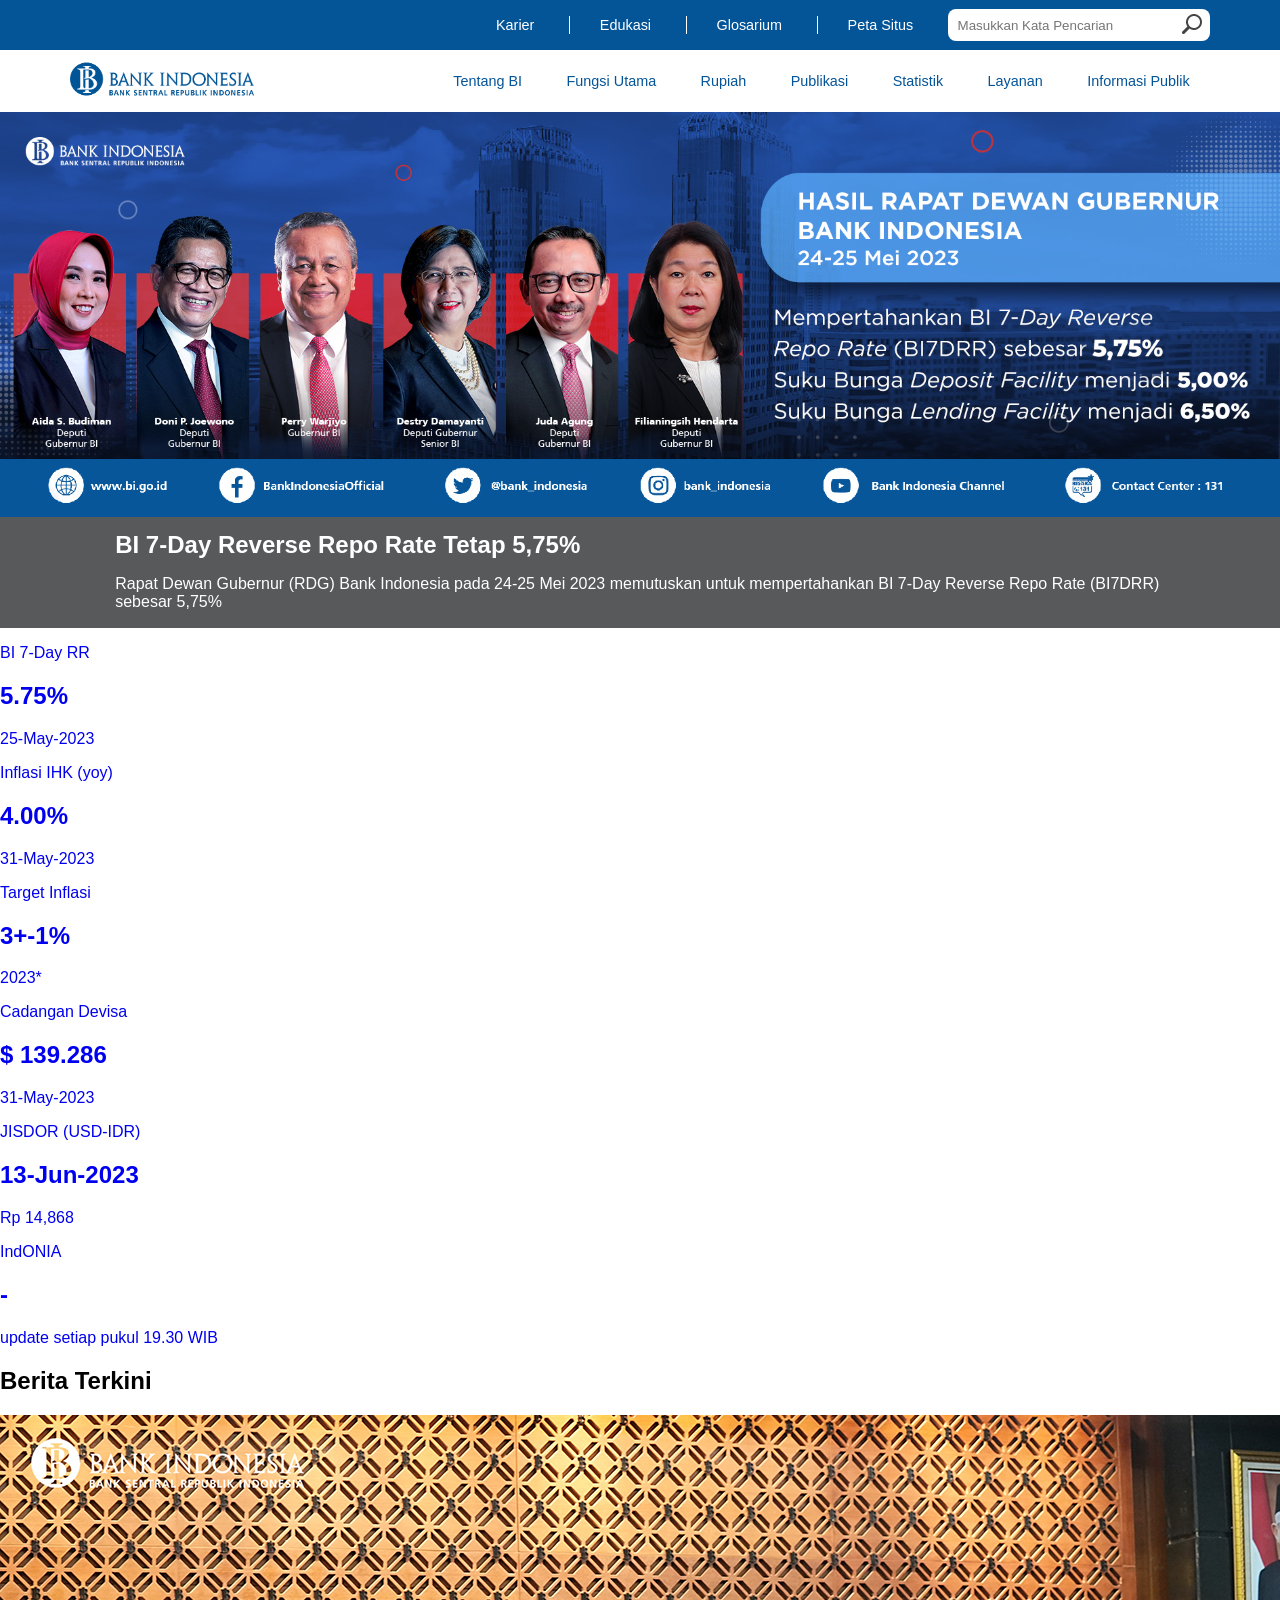
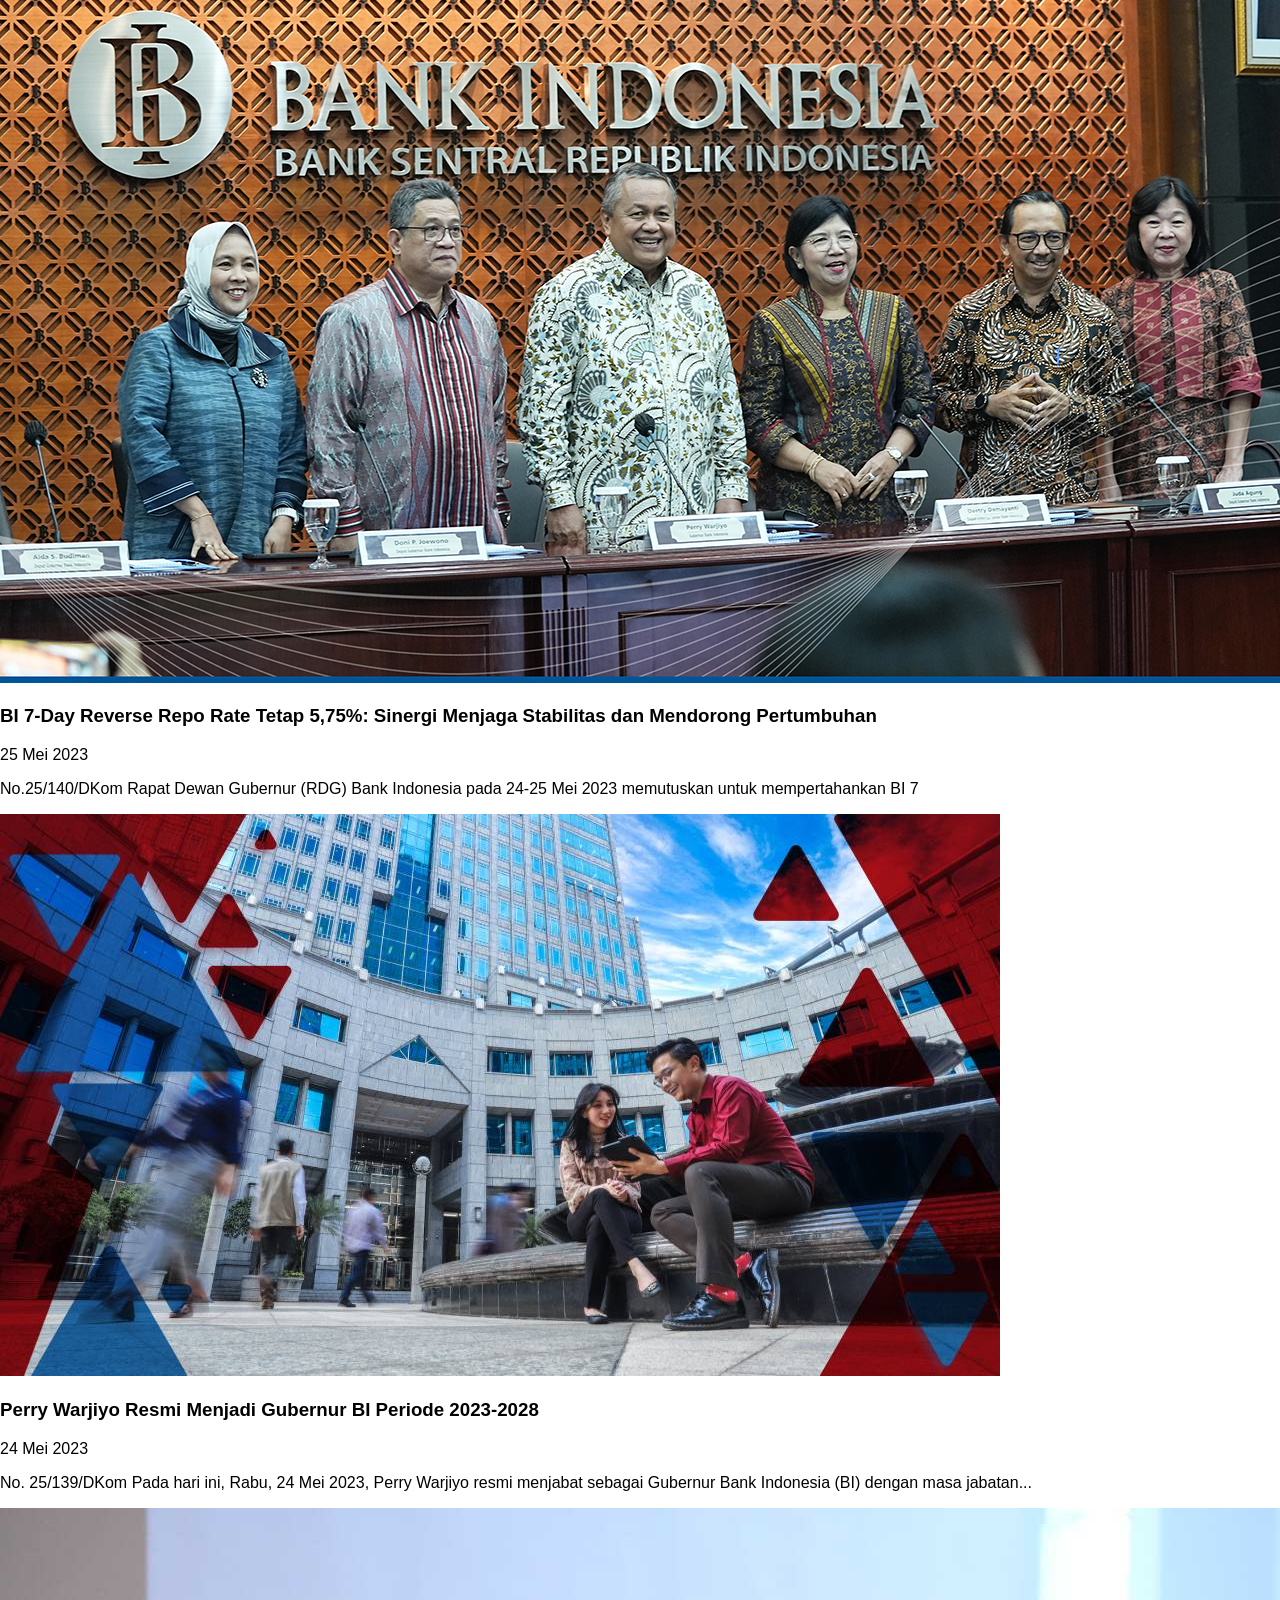
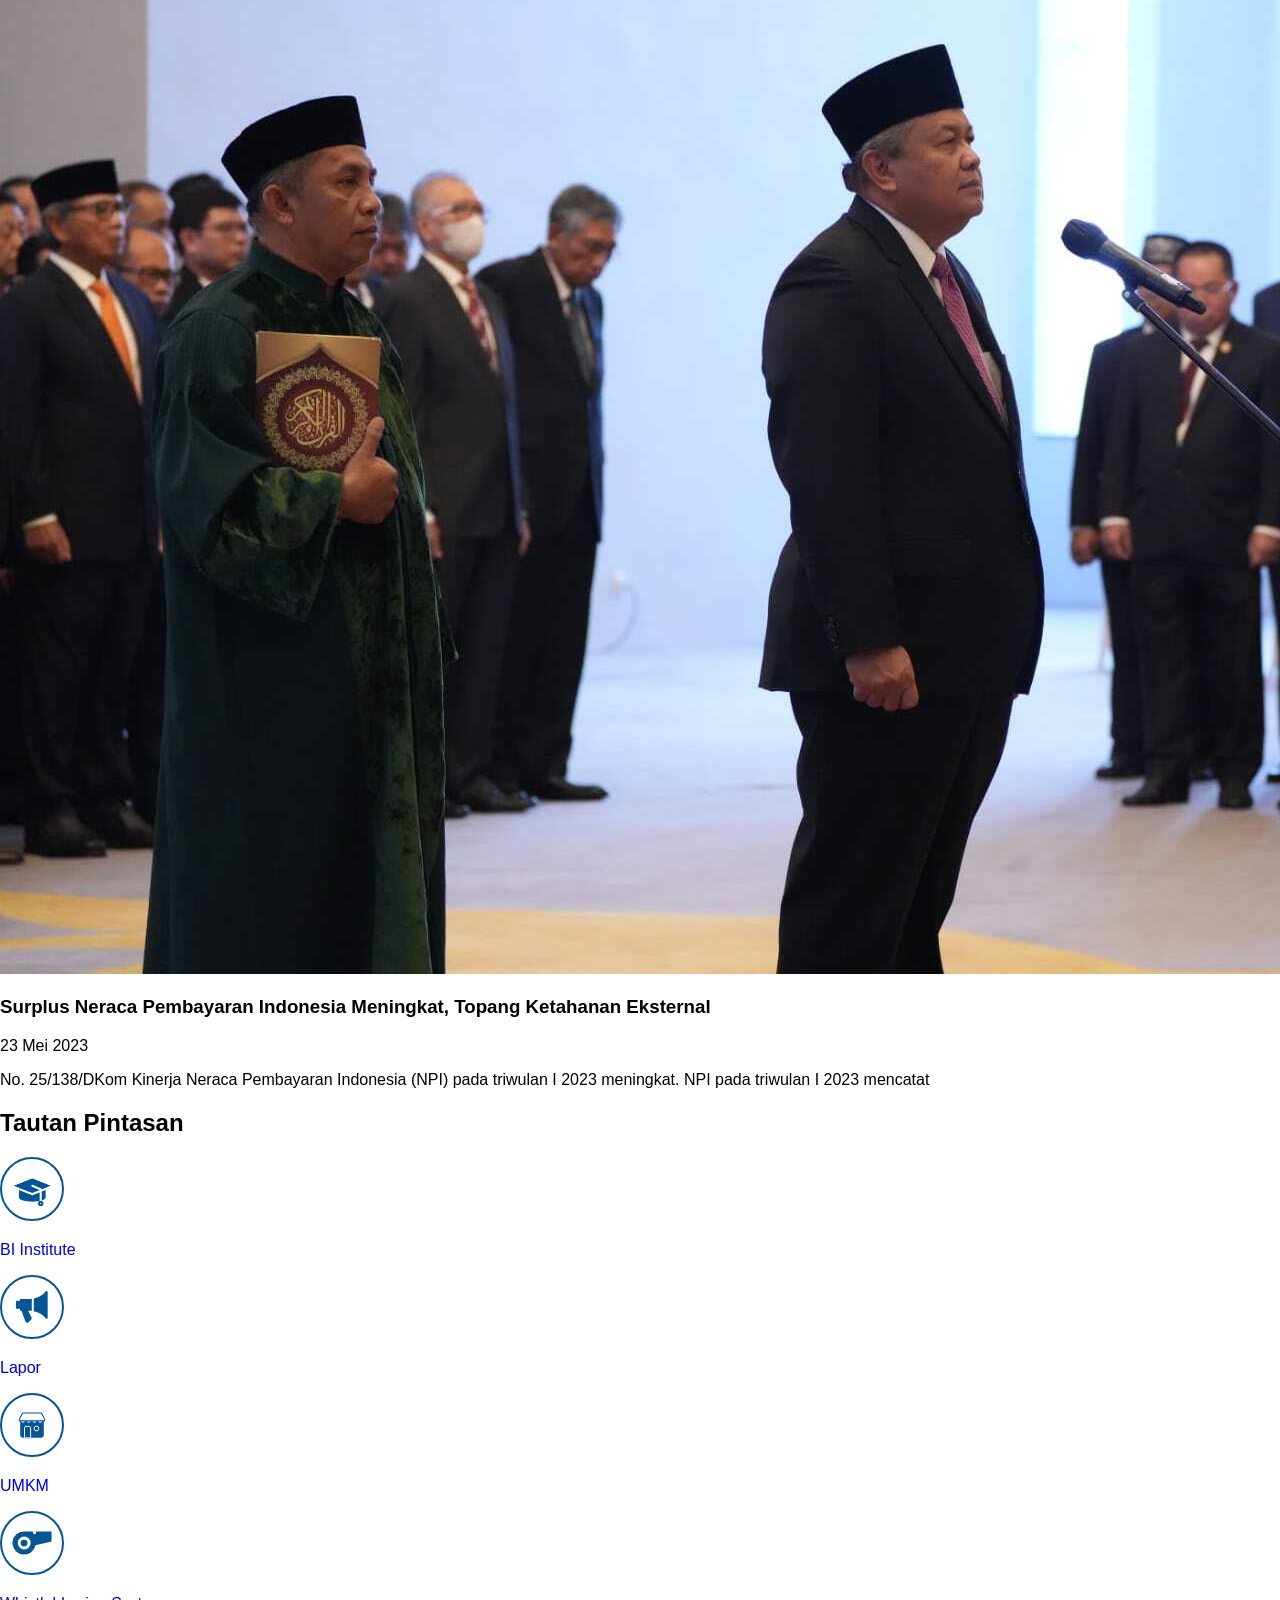
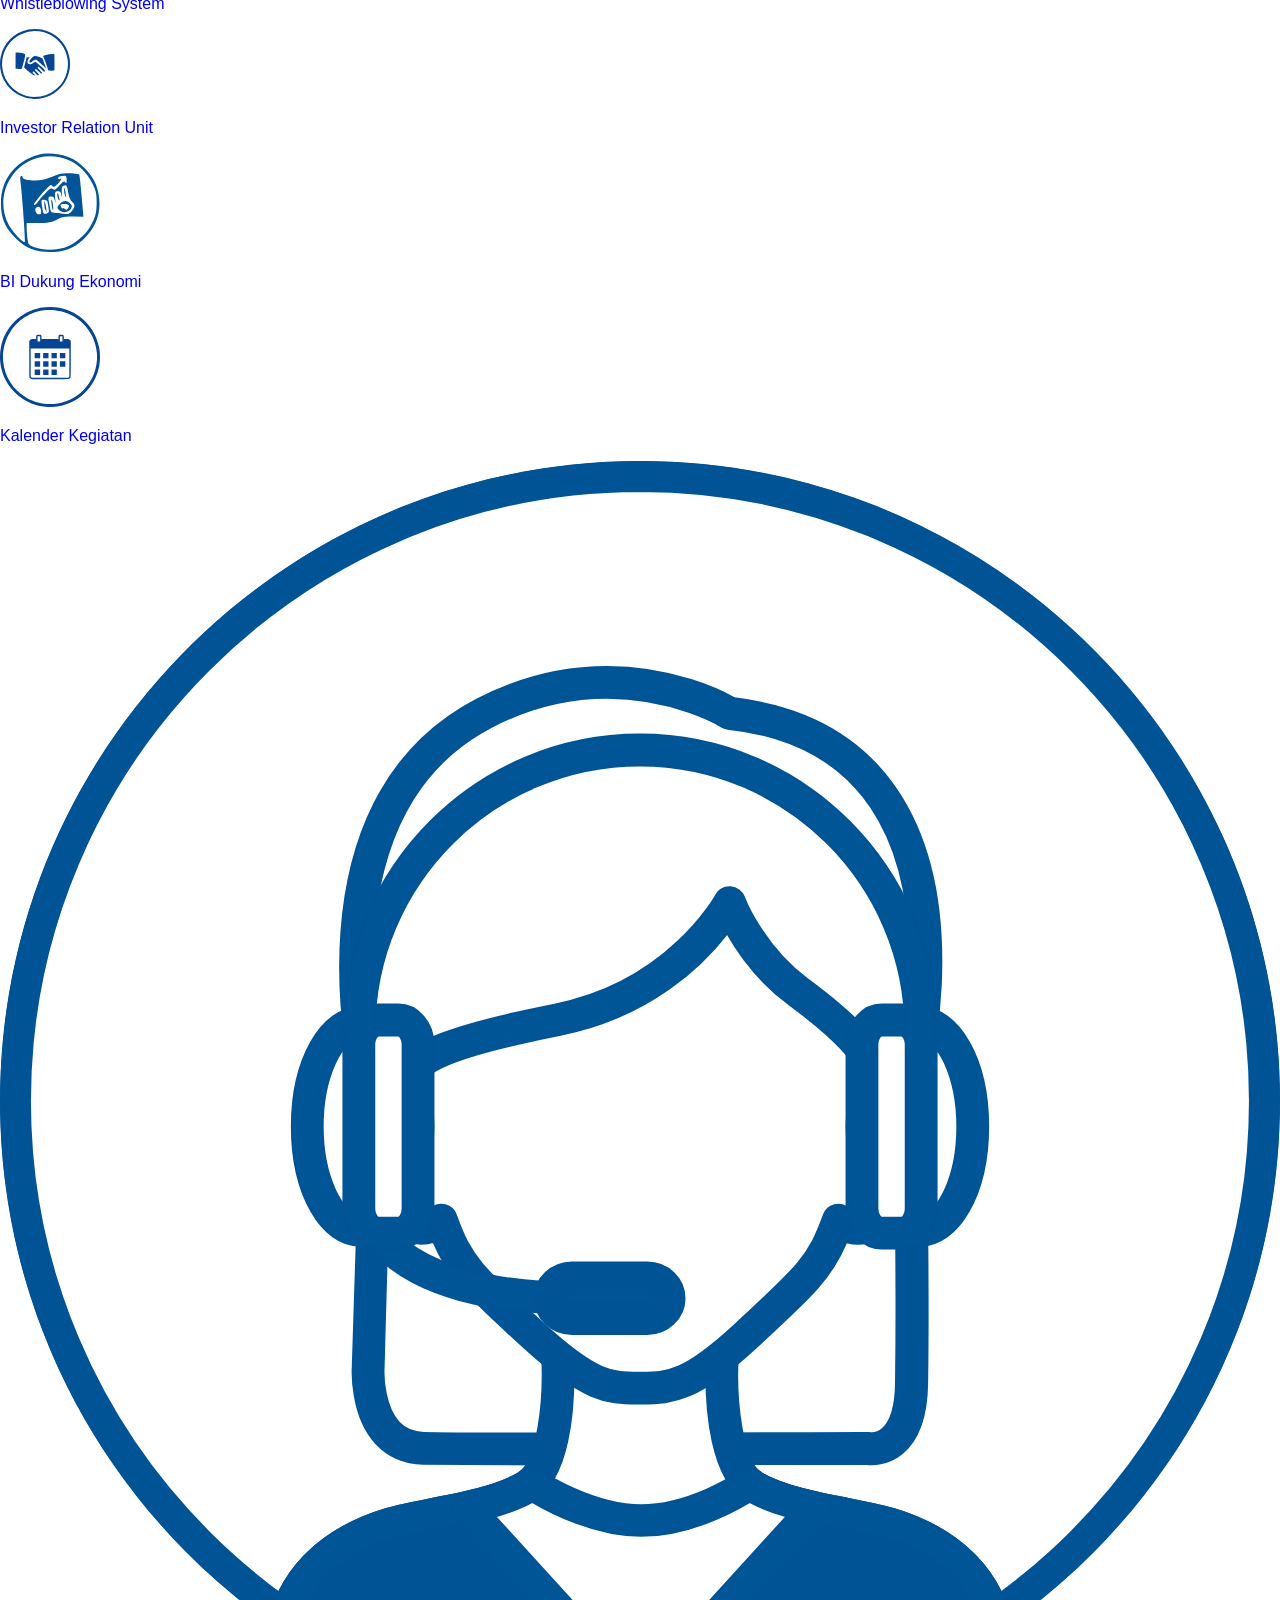
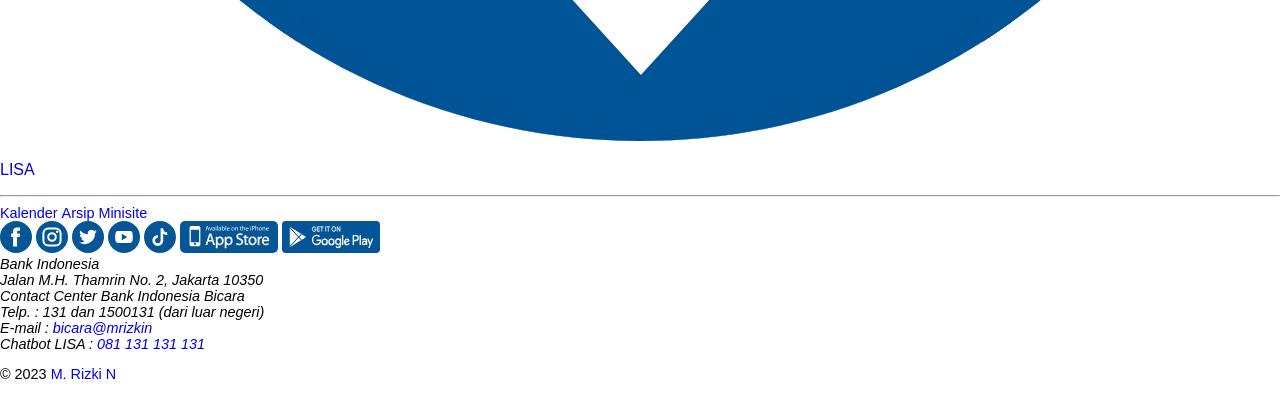
==== bank indonesiav3/index.html @ 9ab57ebf "Add files via upload" ====
<!DOCTYPE html>
<html lang="en">
<head>
    <meta charset="UTF-8">
    <meta name="viewport" content="width=device-width, initial-scale=1.0">
    <link rel="stylesheet" href="src/style.css">
    <link rel="shortcut icon" href="src/favicon.ico" type="image/x-icon">
    <title>Bank Indonesia</title>
</head>
<body>
    <header>
        <nav id="navbar1">
            <ul class="container">
                <li><a href="#Karier" class="colored-white">Karier</a></li>
                <li><a href="#Edukasi" class="colored-white">Edukasi</a></li>
                <li><a href="#Glosarium" class="colored-white">Glosarium</a></li>
                <li><a href="#PetaSitus" class="colored-white">Peta Situs</a></li>
                <li><input type="text" name="search" id="search" placeholder="Masukkan Kata Pencarian"></li>
            </ul>
        </nav>
        <div class="container">
            <a href="."><img src="src/icon-BI.png" alt="Icon BI"></a>
            <nav id="navbar2">
                <ul>
                    <li><a href="#TentangBI" class="colored-blue">Tentang BI</a></li>
                    <li><a href="#FungsiUtama" class="colored-blue">Fungsi Utama</a></li>
                    <li><a href="#Rupiah" class="colored-blue">Rupiah</a></li>
                    <li><a href="#Publikasi" class="colored-blue">Publikasi</a></li>
                    <li><a href="#Statistik" class="colored-blue">Statistik</a></li>
                    <li><a href="#Layanan" class="colored-blue">Layanan</a></li>
                    <li><a href="#InformasiPublik" class="colored-blue">Informasi Publik</a></li>
                </ul>
            </nav>
        </div>
        <div class="clear"></div>
    </header>
    <main>
        <div id="headlines">
            <img src="src/news.png" alt="Headlines">
            <div class="cont-main">
                <h2><a href="#Headlines" class="colored-white">BI 7-Day Reverse Repo Rate Tetap 5,75%</a></h2>
                <p class="colored-white">Rapat Dewan Gubernur (RDG) Bank Indonesia pada 24-25 Mei 2023 memutuskan untuk mempertahankan BI 7-Day Reverse Repo Rate (BI7DRR) sebesar 5,75%</p>
            </div>
        </div>
    
        <a href="#">
            <p>BI 7-Day RR</p>
            <h2>5.75%</h2>
            <p>25-May-2023</p>
        </a>
        <a href="#">
            <p>Inflasi IHK (yoy)</p>
            <h2>4.00%</h2>
            <p>31-May-2023</p>
        </a>
        <a href="#">
            <p>Target Inflasi</p>
            <h2>3+-1%</h2>
            <p>2023*</p>
        </a>
        <a href="#">
            <p>Cadangan Devisa</p>
            <h2>$ 139.286</h2>
            <p>31-May-2023</p>
        </a>
        <a href="#">
            <p>JISDOR (USD-IDR)</p>
            <h2>13-Jun-2023</h2>
            <p>Rp 14,868</p>
        </a>
        <a href="#">
            <p>IndONIA</p>
            <h2>-</h2>
            <p>update setiap pukul 19.30 WIB</p>
        </a>

        <h2>Berita Terkini</h2>
        <p><a href="Selengkapnya"></a></p>
        <img src="src/news1.jpg" alt="foto news1">
        <h3>BI 7-Day Reverse Repo Rate Tetap 5,75%: Sinergi Menjaga Stabilitas dan Mendorong Pertumbuhan</h3>
        <p>25 Mei 2023</p>
        <p>No.25/140/DKom Rapat Dewan Gubernur (RDG) Bank Indonesia pada 24-25 Mei 2023 memutuskan untuk mempertahankan BI 7</p>
        <img src="src/news2.jpg" alt="foto news2">
        <h3>Perry Warjiyo Resmi Menjadi Gubernur BI Periode 2023-2028</h3>
        <p>24 Mei 2023</p>
        <p>No. 25/139/DKom Pada hari ini, Rabu, 24 Mei 2023, Perry Warjiyo resmi menjabat sebagai Gubernur Bank Indonesia (BI) dengan masa jabatan...</p>
        <img src="src/news3.jpg" alt="foto news3">
        <h3>Surplus Neraca Pembayaran Indonesia Meningkat, Topang Ketahanan Eksternal</h3>
        <p>23 Mei 2023</p>
        <p>No. 25/138/DKom Kinerja Neraca Pembayaran Indonesia (NPI) pada triwulan I 2023 meningkat. NPI pada triwulan I 2023 mencatat</p>

        <h2>Tautan Pintasan</h2>
        <a href="#">
            <img src="src/BI-Institute.svg" alt="logo BI-Institute">
            <p>BI Institute</p>
        </a>
        <a href="#">
            <img src="src/Lapor.svg" alt="logo Lapor.svg">
            <p>Lapor</p>
        </a>
        <a href="#">
            <img src="src/UMKM.svg" alt="logo UMKM.svg">
            <p>UMKM</p>
        </a>
        <a href="#">
            <img src="src/Whistleblowing-System.svg" alt="logo Whistleblowing-System">
            <p>Whistleblowing System</p>
        </a>
        <a href="#">
            <img src="src/Investor-Relation-Unit.svg" alt="logo Investor-Relation-unit">
            <p>Investor Relation Unit</p>
        </a>
        <a href="#">
            <img src="src/BI-Dukung-Ekonomi.svg" alt="logo BI-Dukung-Ekonomi">
            <p>BI Dukung Ekonomi</p>
        </a>
        <a href="#">
            <img src="src/Kalender-Kegiatan.svg" alt="logo Kalender-Kegiatan">
            <p>Kalender Kegiatan</p>
        </a>
        <a href="#">
            <img src="src/LISA.svg" alt="logo LISA.svg">
            <p>LISA</p>
        </a>
    </main>
    <hr>
    <footer>
        <nav>
            <ul>
                <li><a href="#Kalender">Kalender</a></li>
                <li><a href="#Arsip">Arsip</a></li>
                <li><a href="#Minisite">Minisite</a></li>
            </ul>
        </nav>

        <a href="#fb"><img src="src/icon-fb.svg" alt="icon fb"></a>
        <a href="#ig"><img src="src/icon-ig.svg" alt="icon ig"></a>
        <a href="#twitter"><img src="src/icon-twitter.svg" alt="icon twitter"></a>
        <a href="#youtube"><img src="src/icon-youtube.svg" alt="icon youtube"></a>
        <a href="#tiktok"><img src="src/icon-tiktok.svg" alt="icon tiktok"></a>
        <a href="#app-store"><img src="src/icon-app-store.svg" alt="icon app-store"></a>
        <a href="#play-store"><img src="src/icon-play-store.svg" alt="icon play-store"></a>

        <address>
            Bank Indonesia
<br>Jalan M.H. Thamrin No. 2, Jakarta 10350
<br>Contact Center Bank Indonesia Bicara
<br>Telp. : 131 dan 1500131 (dari luar negeri)
<br>E-mail : <a href="mailto:rizkits039@gmail.com">bicara@mrizkin</a>
<br>Chatbot LISA : <a href="https://wa.me/6285749211345?text=Hi,%20Pak Adib" target="_blank">081 131 131 131</a>
        </address>
        <p>&copy; 2023 <a href="..">M. Rizki N</a></p>
    </footer>
</body>
</html>
---- bank indonesiav3/src/style.css ----
body {
    font-family: Montserrat,Arial,sans-serif;
    margin: 0;
}
a {text-decoration: none;}
ul {
    list-style-type: none;
    padding: 0;
    margin: 0;
}
.colored-blue {color: #045498;}
.colored-white {color: #ffffff;}
.container {width: 89%; margin: auto;}
.cont-main {width: 82%; margin: auto;}
.clear {clear: both;}
nav li {display: inline-block;}
nav a, footer {font-size: 0.9rem;}
#navbar1 li {
    border-left: 1px solid white;
    padding: 0 30px;
}
#navbar1 li:first-child, #navbar1 li:last-child {border: none;}
#navbar1 li:last-child {padding: 0;}
#navbar1 {
    text-align: right;
    padding: 9px 0;
    background: #045498;
}
#navbar1 a:hover {text-decoration: underline;}
#navbar1 input {height: 30px;width: 250px;border-radius: 8px;border: none;background: #fff url("search.png") no-repeat right center;padding-left: 10px;}
#navbar2 li {margin: 0 20px;padding: 19px 0;border-bottom: 3px solid white;border-top: 3px solid white;}
#navbar2 li:hover {border-bottom: 3px solid rgb(156, 6, 6);border-top: 3px solid white;}
#navbar2 {float: right;}
.container a img {height: 58px;}
#headlines img {width: 100%;}
#headlines {background: #58595b;padding-bottom: 1px;}
#headlines h2 {margin: 10px auto;}
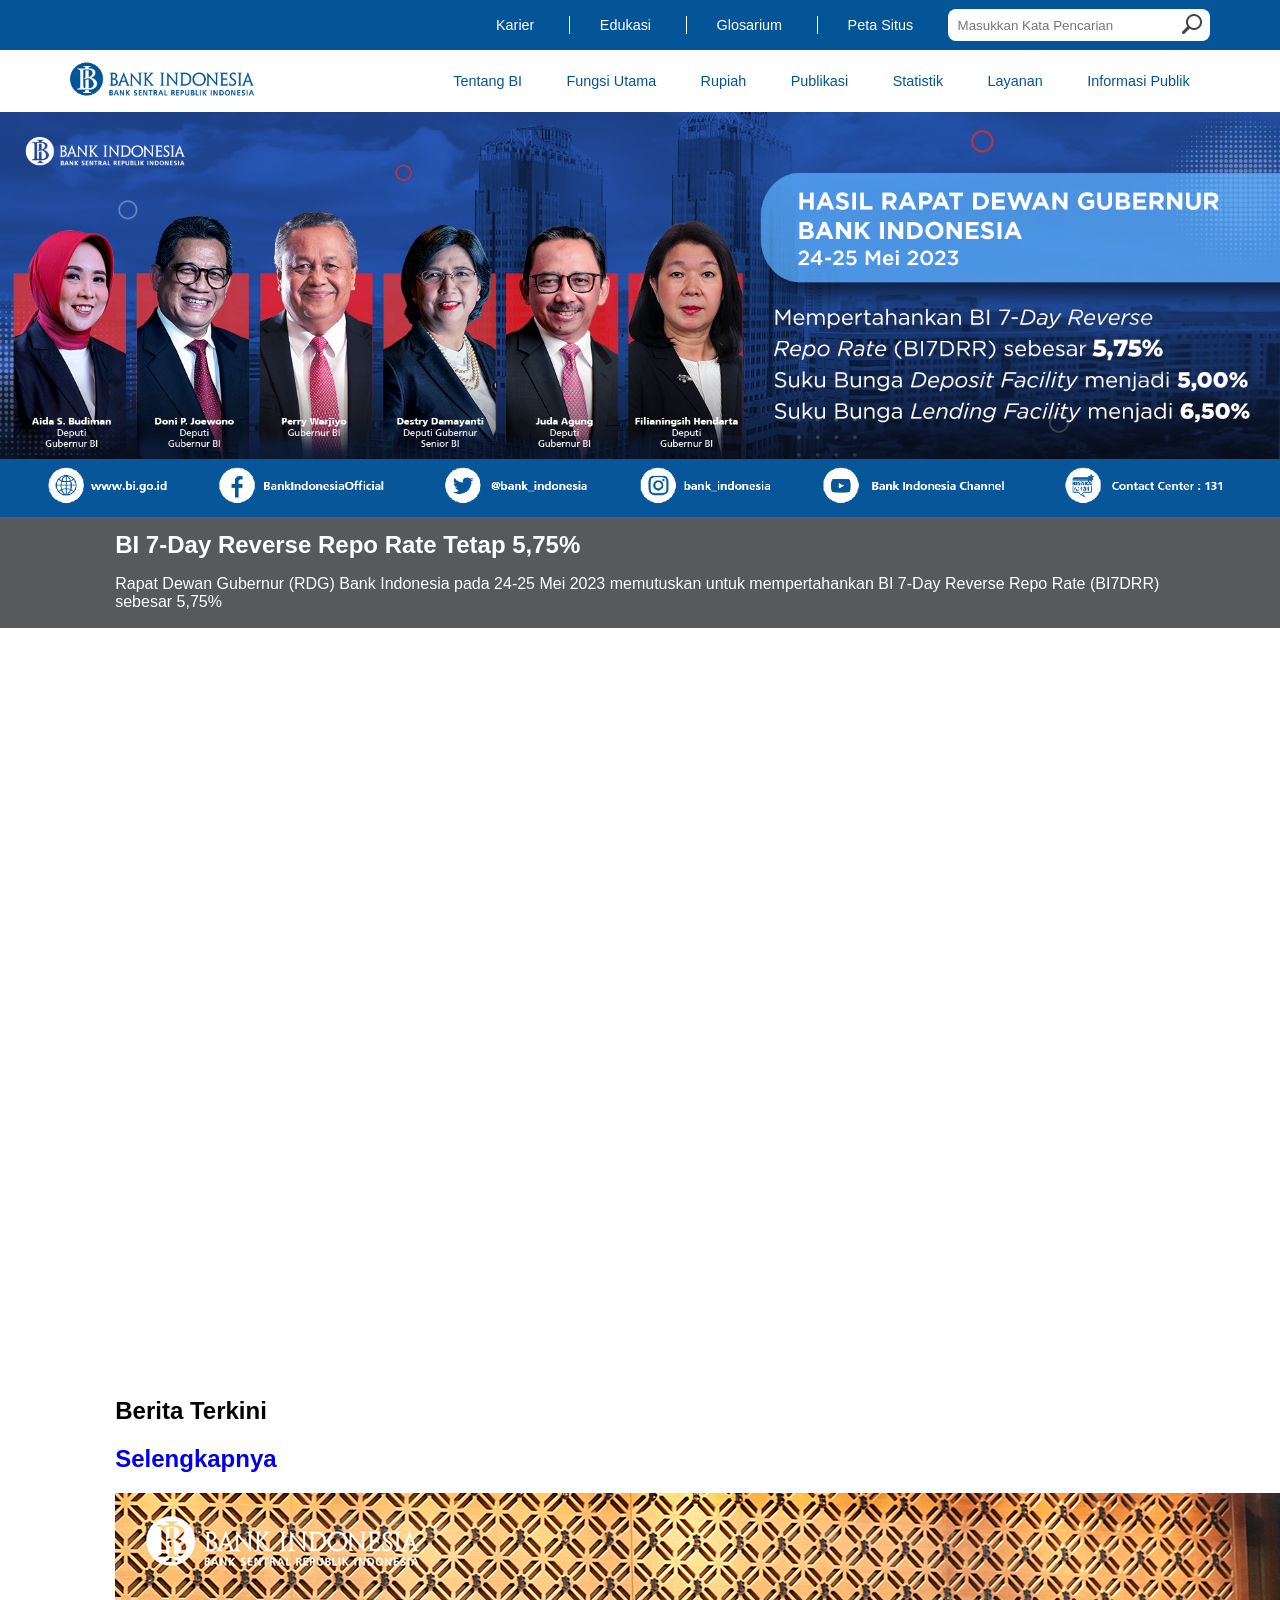
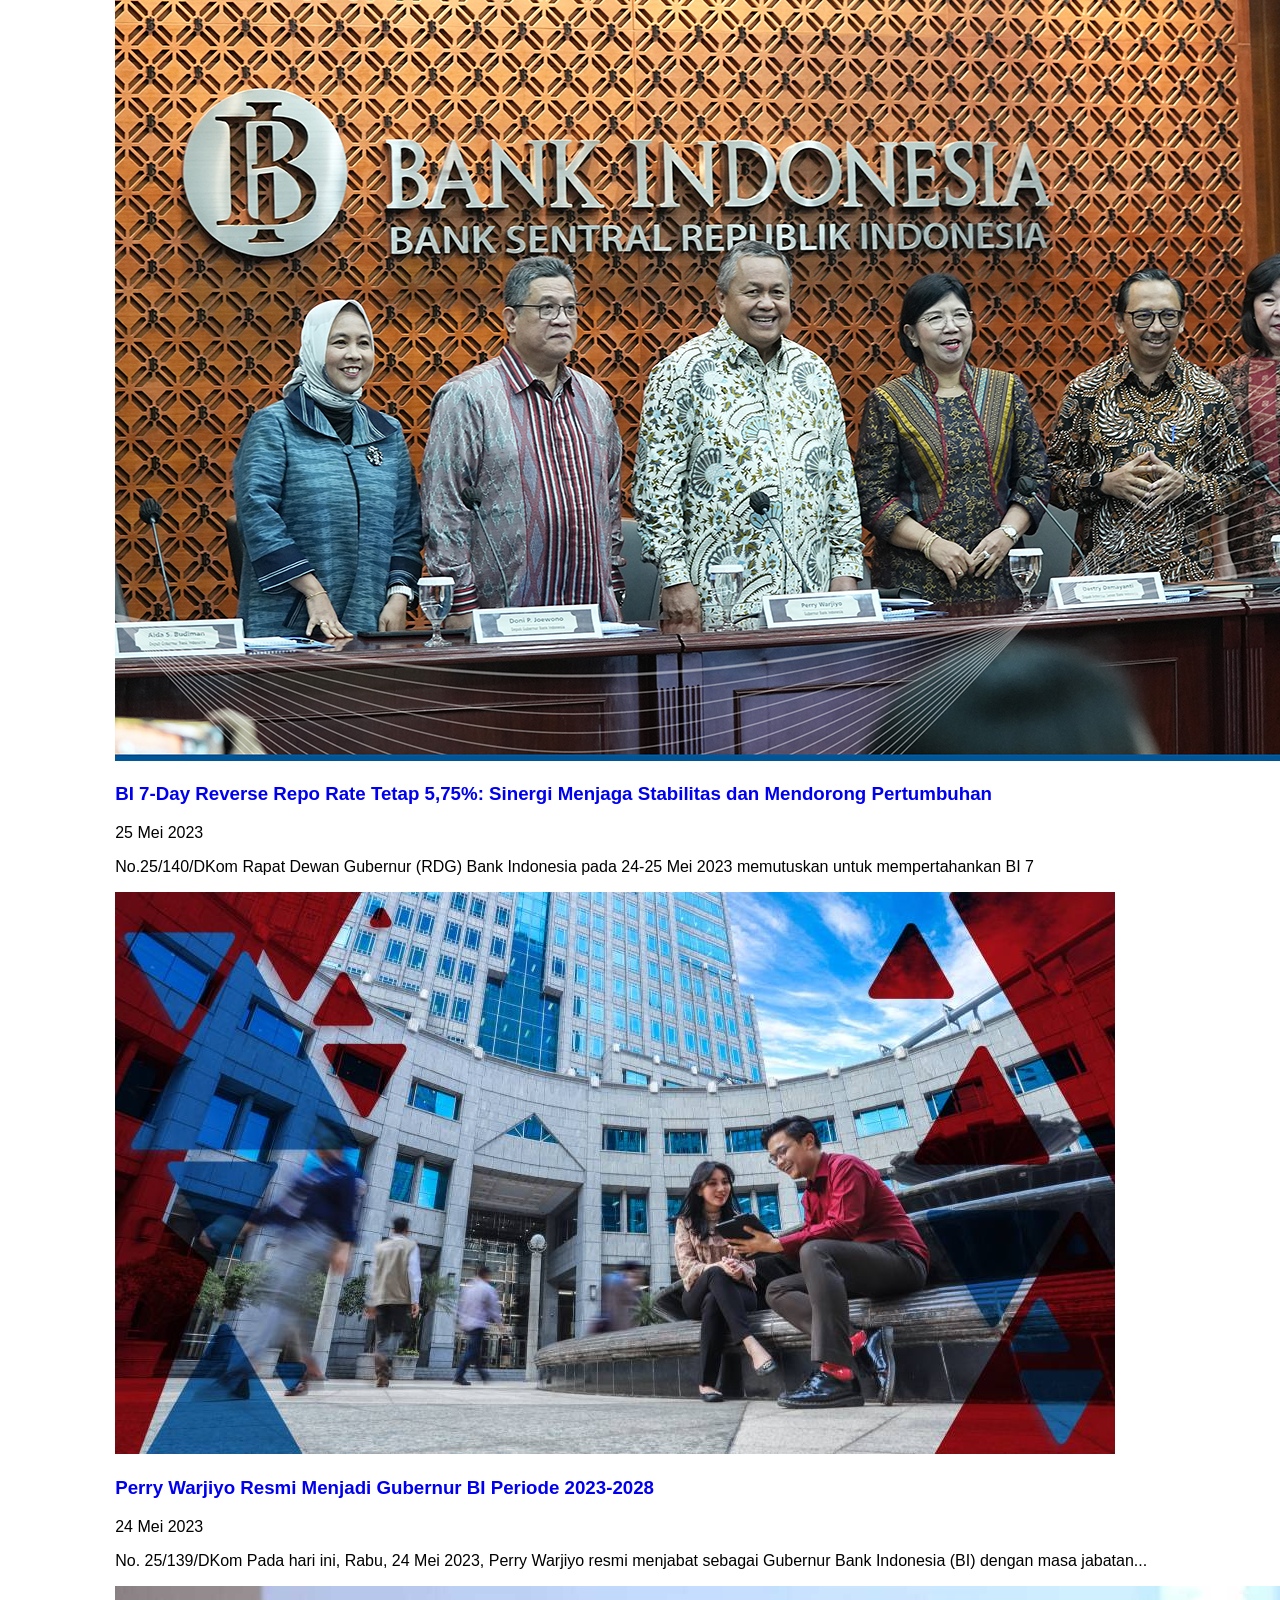
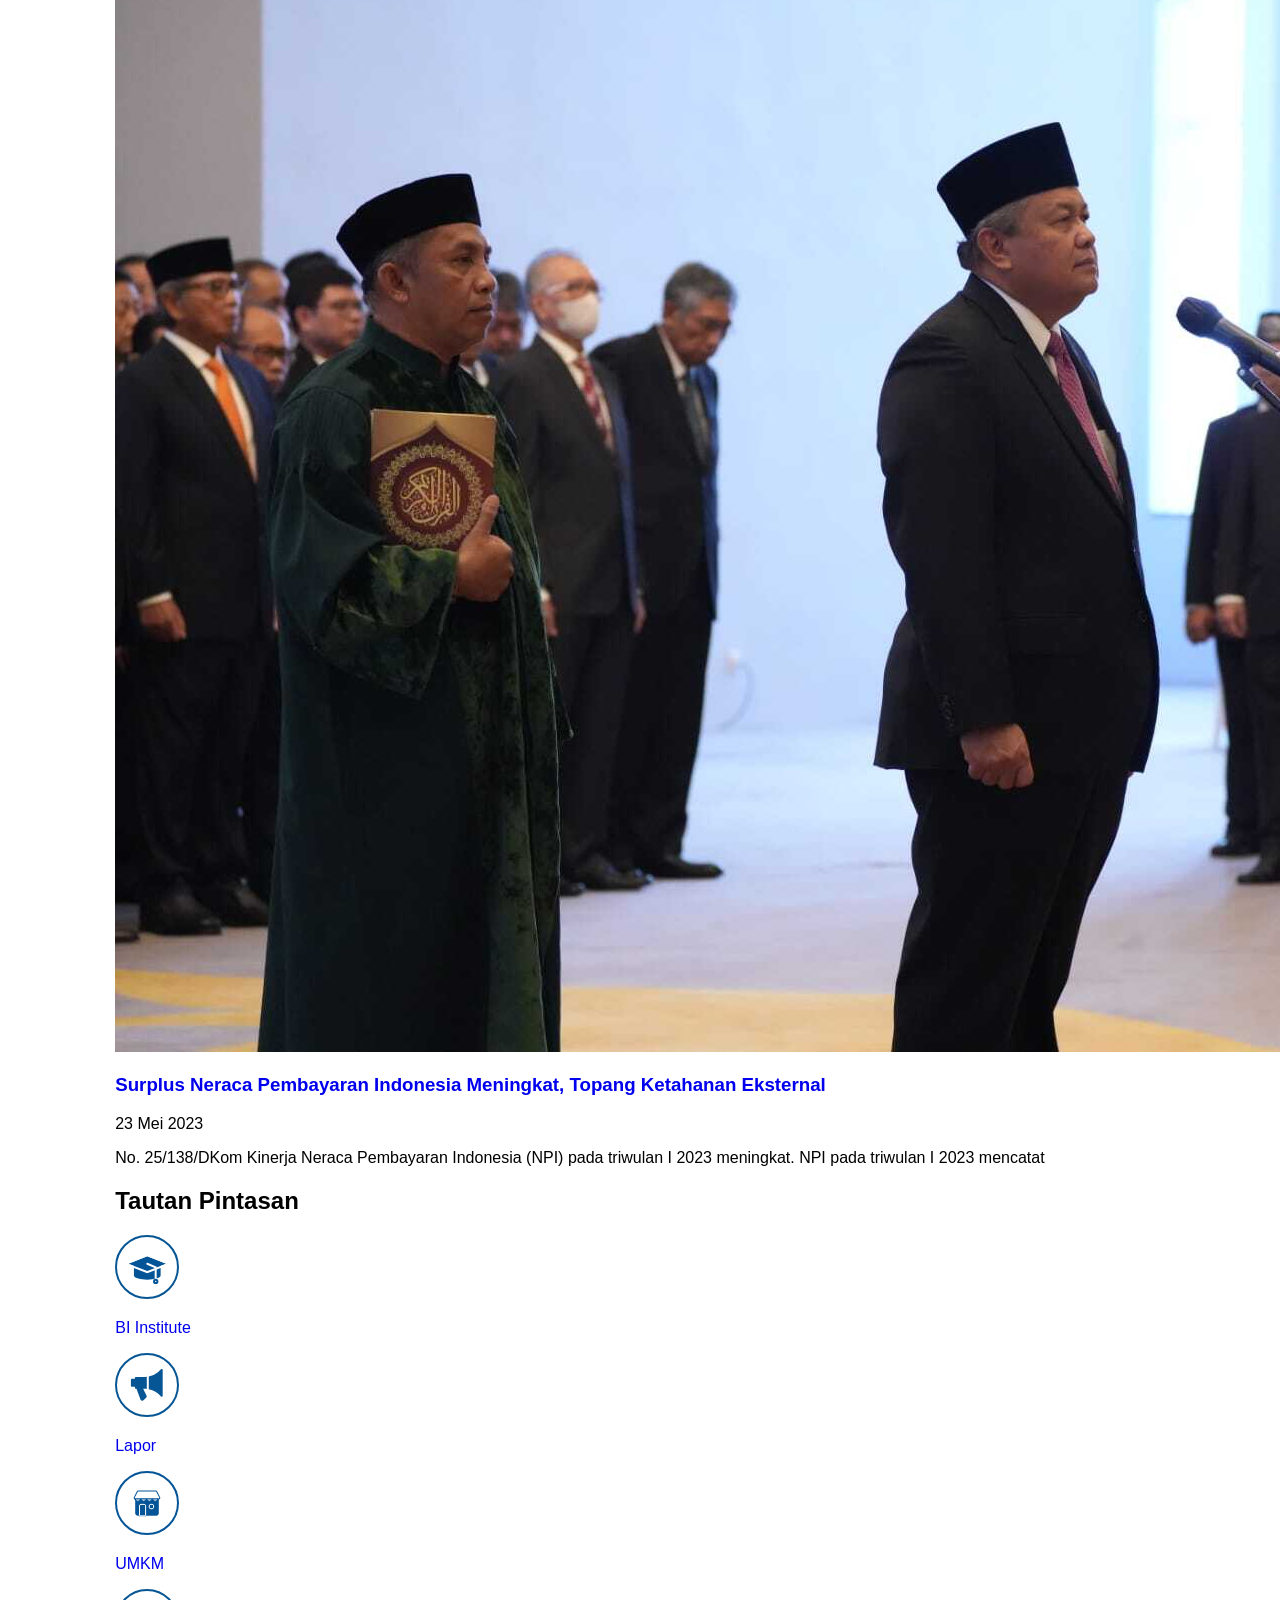
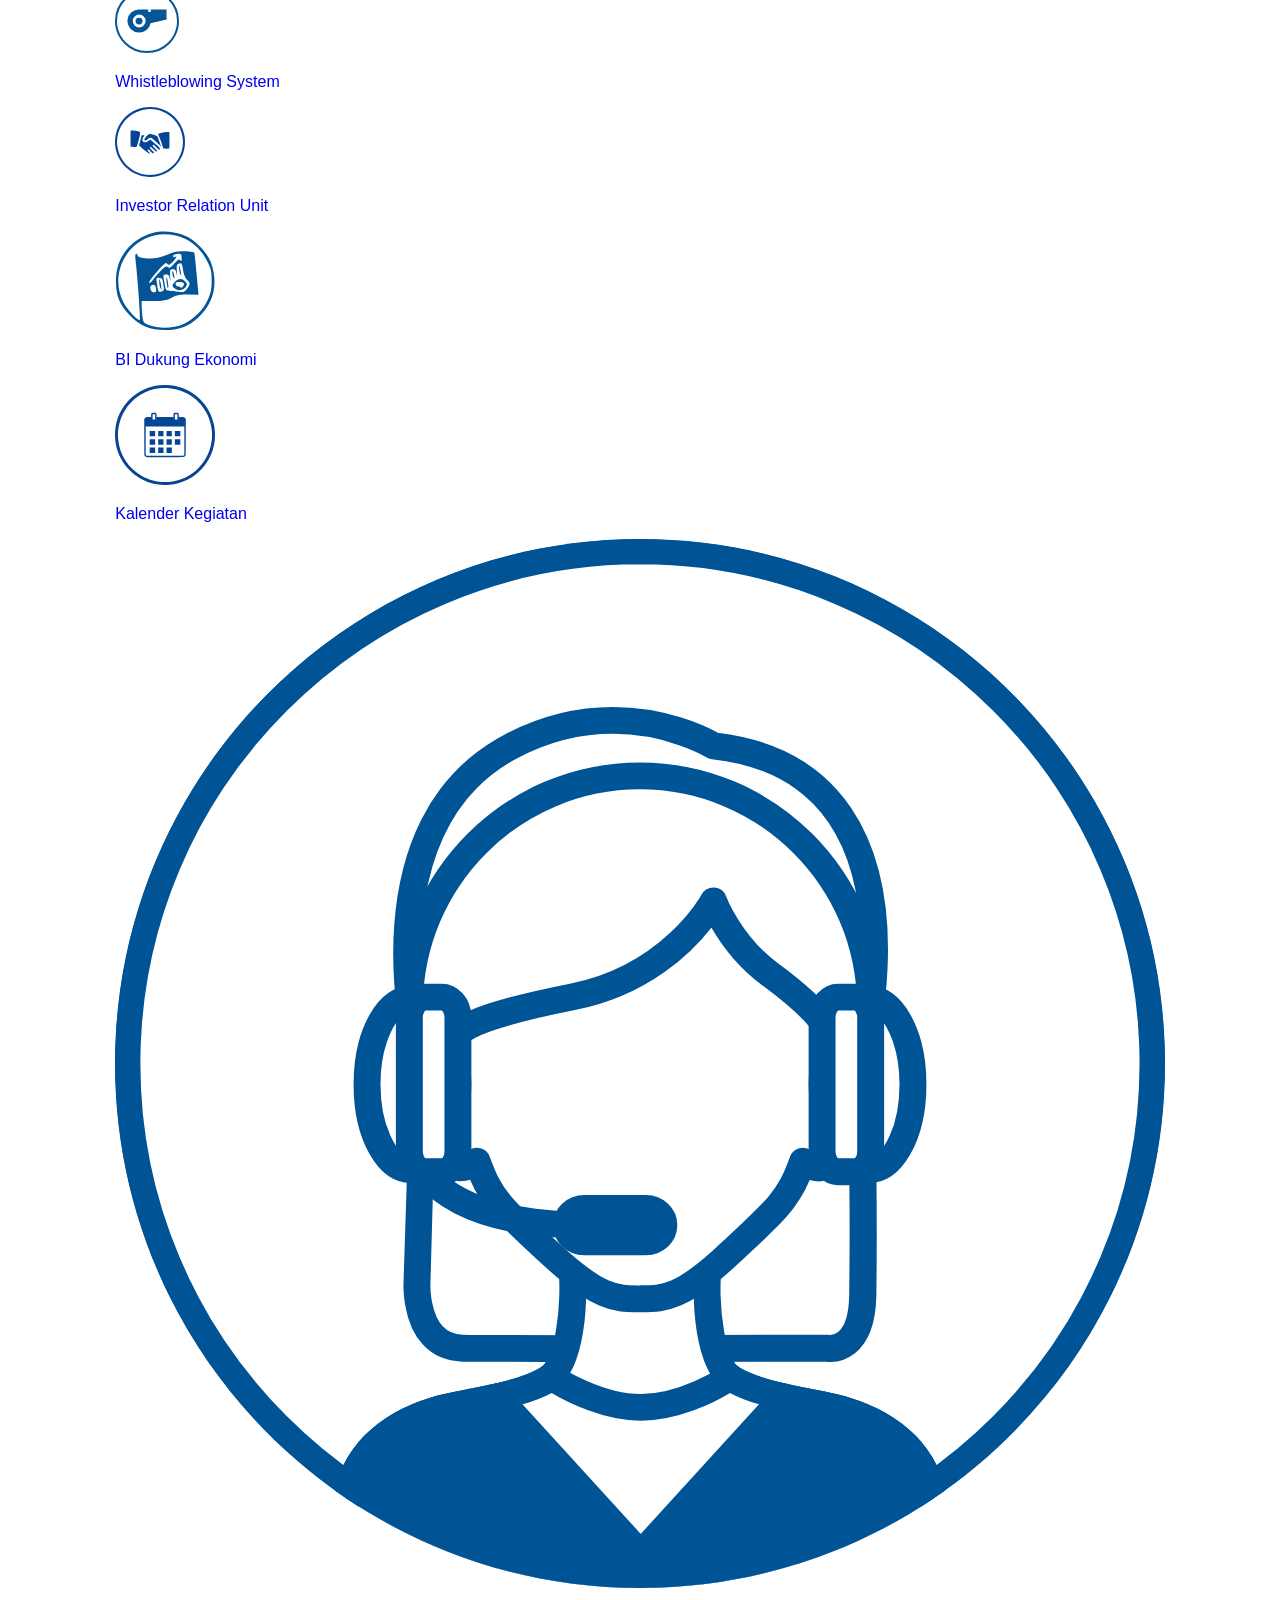
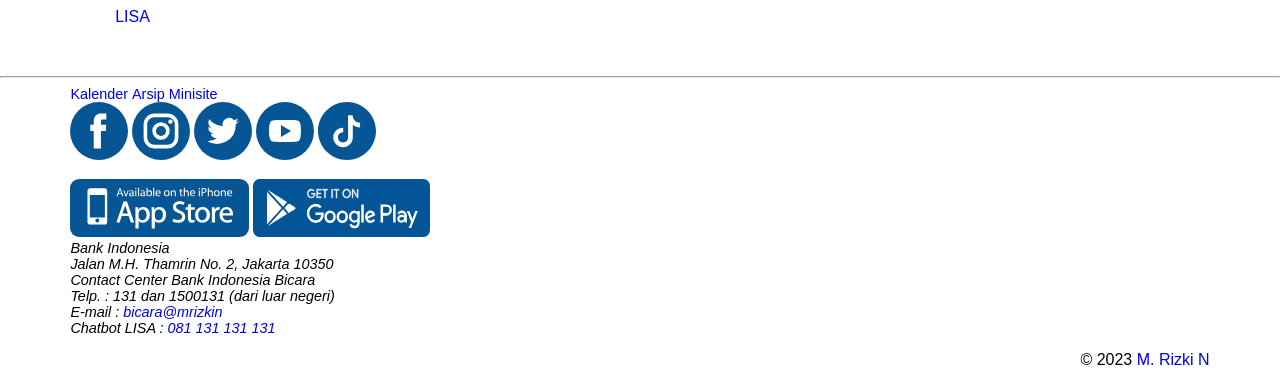
==== commit bf6810e4: "Update index.html" ====
--- a/bank indonesiav3/index.html
+++ b/bank indonesiav3/index.html
@@ -42,89 +42,137 @@
                 <p class="colored-white">Rapat Dewan Gubernur (RDG) Bank Indonesia pada 24-25 Mei 2023 memutuskan untuk mempertahankan BI 7-Day Reverse Repo Rate (BI7DRR) sebesar 5,75%</p>
             </div>
         </div>
+        <div class="cont-main"  >
+            <div class="card">
+                <a href="#" class="colored-white">
+                    <p>BI 7-Day RR</p>
+                    <h2>5.75%</h2>
+                    <p>25-May-2023</p>
+                </a>
+            </div>
+            <div class="card">
+                <a href="#" class="colored-white">
+                    <p>Inflasi IHK (yoy)</p>
+                    <h2>4.00%</h2>
+                    <p>31-May-2023</p>
+                </a>
+            </div>
+            <div class="card">
+                <a href="#" class="colored-white">
+                    <p>Target Inflasi</p>
+                    <h2>3+-1%</h2>
+                    <p>2023*</p>
+                </a>
+            </div>
+            <div class="card">
+                <a href="#" class="colored-white">
+                    <p>Cadangan Devisa</p>
+                    <h2>$ 139.286</h2>
+                    <p>31-May-2023</p>
+                </a>
+            </div>
+            <div class="card">
+                <a href="#" class="colored-white">
+                    <p>JISDOR (USD-IDR)</p>
+                    <h2>13-Jun-2023</h2>
+                    <p>Rp 14,868</p>
+                </a>
+            </div>
+            <div class="card">
+                <a href="#" class="colored-white">
+                    <p>IndONIA</p>
+                    <h2>-</h2>
+                    <p>update setiap pukul 19.30 WIB</p>
+                </a>
+            </div>
+        </div>
+        <div class="clear"></div>
+        
+        <div class="cont-main" style="margin: 50px auto;">
+            <div class="news">
+                <h2>Berita Terkini</h2>
+                <a href="Selengkapnya"><h2>Selengkapnya</h2></a>
+                <div class="clear"></div>
+                <article>
+                    <a href="#news1">
+                        <img src="src/news1.jpg" alt="foto news1">
+                        <h3>BI 7-Day Reverse Repo Rate Tetap 5,75%: Sinergi Menjaga Stabilitas dan Mendorong Pertumbuhan</h3>
+                    </a>
+                    <p>25 Mei 2023</p>
+                    <p>No.25/140/DKom Rapat Dewan Gubernur (RDG) Bank Indonesia pada 24-25 Mei 2023 memutuskan untuk mempertahankan BI 7</p><div class="clear"></div>
+                </article>
+                <article>
+                    <a href="#news2">
+                        <img src="src/news2.jpg" alt="foto news2">
+                        <h3>Perry Warjiyo Resmi Menjadi Gubernur BI Periode 2023-2028</h3>
+                    </a>
+                    <p>24 Mei 2023</p>
+                    <p>No. 25/139/DKom Pada hari ini, Rabu, 24 Mei 2023, Perry Warjiyo resmi menjabat sebagai Gubernur Bank Indonesia (BI) dengan masa jabatan...</p><div class="clear"></div>
+                </article>
+                <article>
+                    <a href="#news3">
+                        <img src="src/news3.jpg" alt="foto news3">
+                        <h3>Surplus Neraca Pembayaran Indonesia Meningkat, Topang Ketahanan Eksternal</h3>
+                    </a>
+                    <p>23 Mei 2023</p>
+                    <p>No. 25/138/DKom Kinerja Neraca Pembayaran Indonesia (NPI) pada triwulan I 2023 meningkat. NPI pada triwulan I 2023 mencatat</p><div class="clear"></div>
+                </article>
+            </div>
     
-        <a href="#">
-            <p>BI 7-Day RR</p>
-            <h2>5.75%</h2>
-            <p>25-May-2023</p>
-        </a>
-        <a href="#">
-            <p>Inflasi IHK (yoy)</p>
-            <h2>4.00%</h2>
-            <p>31-May-2023</p>
-        </a>
-        <a href="#">
-            <p>Target Inflasi</p>
-            <h2>3+-1%</h2>
-            <p>2023*</p>
-        </a>
-        <a href="#">
-            <p>Cadangan Devisa</p>
-            <h2>$ 139.286</h2>
-            <p>31-May-2023</p>
-        </a>
-        <a href="#">
-            <p>JISDOR (USD-IDR)</p>
-            <h2>13-Jun-2023</h2>
-            <p>Rp 14,868</p>
-        </a>
-        <a href="#">
-            <p>IndONIA</p>
-            <h2>-</h2>
-            <p>update setiap pukul 19.30 WIB</p>
-        </a>
-
-        <h2>Berita Terkini</h2>
-        <p><a href="Selengkapnya"></a></p>
-        <img src="src/news1.jpg" alt="foto news1">
-        <h3>BI 7-Day Reverse Repo Rate Tetap 5,75%: Sinergi Menjaga Stabilitas dan Mendorong Pertumbuhan</h3>
-        <p>25 Mei 2023</p>
-        <p>No.25/140/DKom Rapat Dewan Gubernur (RDG) Bank Indonesia pada 24-25 Mei 2023 memutuskan untuk mempertahankan BI 7</p>
-        <img src="src/news2.jpg" alt="foto news2">
-        <h3>Perry Warjiyo Resmi Menjadi Gubernur BI Periode 2023-2028</h3>
-        <p>24 Mei 2023</p>
-        <p>No. 25/139/DKom Pada hari ini, Rabu, 24 Mei 2023, Perry Warjiyo resmi menjabat sebagai Gubernur Bank Indonesia (BI) dengan masa jabatan...</p>
-        <img src="src/news3.jpg" alt="foto news3">
-        <h3>Surplus Neraca Pembayaran Indonesia Meningkat, Topang Ketahanan Eksternal</h3>
-        <p>23 Mei 2023</p>
-        <p>No. 25/138/DKom Kinerja Neraca Pembayaran Indonesia (NPI) pada triwulan I 2023 meningkat. NPI pada triwulan I 2023 mencatat</p>
-
-        <h2>Tautan Pintasan</h2>
-        <a href="#">
-            <img src="src/BI-Institute.svg" alt="logo BI-Institute">
-            <p>BI Institute</p>
-        </a>
-        <a href="#">
-            <img src="src/Lapor.svg" alt="logo Lapor.svg">
-            <p>Lapor</p>
-        </a>
-        <a href="#">
-            <img src="src/UMKM.svg" alt="logo UMKM.svg">
-            <p>UMKM</p>
-        </a>
-        <a href="#">
-            <img src="src/Whistleblowing-System.svg" alt="logo Whistleblowing-System">
-            <p>Whistleblowing System</p>
-        </a>
-        <a href="#">
-            <img src="src/Investor-Relation-Unit.svg" alt="logo Investor-Relation-unit">
-            <p>Investor Relation Unit</p>
-        </a>
-        <a href="#">
-            <img src="src/BI-Dukung-Ekonomi.svg" alt="logo BI-Dukung-Ekonomi">
-            <p>BI Dukung Ekonomi</p>
-        </a>
-        <a href="#">
-            <img src="src/Kalender-Kegiatan.svg" alt="logo Kalender-Kegiatan">
-            <p>Kalender Kegiatan</p>
-        </a>
-        <a href="#">
-            <img src="src/LISA.svg" alt="logo LISA.svg">
-            <p>LISA</p>
-        </a>
+            <h2>Tautan Pintasan</h2>
+            <a href="#">
+                <div class="menu">
+                    <img src="src/BI-Institute.svg" alt="logo BI-Institute">
+                    <p>BI Institute</p>
+                </div>
+            </a>
+            <a href="#">
+                <div class="menu">
+                    <img src="src/Lapor.svg" alt="logo Lapor.svg">
+                    <p>Lapor</p>
+                </div>
+            </a>
+            <a href="#">
+                <div class="menu">
+                    <img src="src/UMKM.svg" alt="logo UMKM.svg">
+                    <p>UMKM</p>
+                </div>
+            </a>
+            <a href="#">
+                <div class="menu">
+                    <img src="src/Whistleblowing-System.svg" alt="logo Whistleblowing-System">
+                    <p>Whistleblowing System</p>
+                </div>
+            </a>
+            <a href="#">
+                <div class="menu">
+                    <img src="src/Investor-Relation-Unit.svg" alt="logo Investor-Relation-unit">
+                    <p>Investor Relation Unit</p>
+                </div>
+            </a>
+            <a href="#">
+                <div class="menu">
+                    <img src="src/BI-Dukung-Ekonomi.svg" alt="logo BI-Dukung-Ekonomi">
+                    <p>BI Dukung Ekonomi</p>
+                </div>
+            </a>
+            <a href="#">
+                <div class="menu">
+                    <img src="src/Kalender-Kegiatan.svg" alt="logo Kalender-Kegiatan">
+                    <p>Kalender Kegiatan</p>
+                </div>
+            </a>
+            <a href="#">
+                <div class="menu">
+                    <img src="src/LISA.svg" alt="logo LISA.svg">
+                    <p>LISA</p>
+                </div>
+            </a>
+        </div>
+        <div class="clear"></div>
     </main>
     <hr>
-    <footer>
+    <footer class="container">
         <nav>
             <ul>
                 <li><a href="#Kalender">Kalender</a></li>
@@ -137,19 +185,19 @@
         <a href="#ig"><img src="src/icon-ig.svg" alt="icon ig"></a>
         <a href="#twitter"><img src="src/icon-twitter.svg" alt="icon twitter"></a>
         <a href="#youtube"><img src="src/icon-youtube.svg" alt="icon youtube"></a>
-        <a href="#tiktok"><img src="src/icon-tiktok.svg" alt="icon tiktok"></a>
+        <a href="#tiktok"><img src="src/icon-tiktok.svg" alt="icon tiktok"></a><br><br>
         <a href="#app-store"><img src="src/icon-app-store.svg" alt="icon app-store"></a>
         <a href="#play-store"><img src="src/icon-play-store.svg" alt="icon play-store"></a>
 
         <address>
             Bank Indonesia
-<br>Jalan M.H. Thamrin No. 2, Jakarta 10350
-<br>Contact Center Bank Indonesia Bicara
-<br>Telp. : 131 dan 1500131 (dari luar negeri)
-<br>E-mail : <a href="mailto:rizkits039@gmail.com">bicara@mrizkin</a>
-<br>Chatbot LISA : <a href="https://wa.me/6285749211345?text=Hi,%20Pak Adib" target="_blank">081 131 131 131</a>
+            <br>Jalan M.H. Thamrin No. 2, Jakarta 10350
+            <br>Contact Center Bank Indonesia Bicara
+            <br>Telp. : 131 dan 1500131 (dari luar negeri)
+            <br>E-mail : <a href="mailto:rizkits039@gmail.com">bicara@mrizkin</a>
+            <br>Chatbot LISA : <a href="https://wa.me/6285749211345?text=Hi,%20Pak%20Adib" target="_blank">081 131 131 131</a>
         </address>
-        <p>&copy; 2023 <a href="..">M. Rizki N</a></p>
     </footer>
+    <div id="foot"><p class="container" style="padding: 15px;text-align: right;">&copy; 2023 <a href="..">M. Rizki N</a></p></div>
 </body>
-</html>+</html>
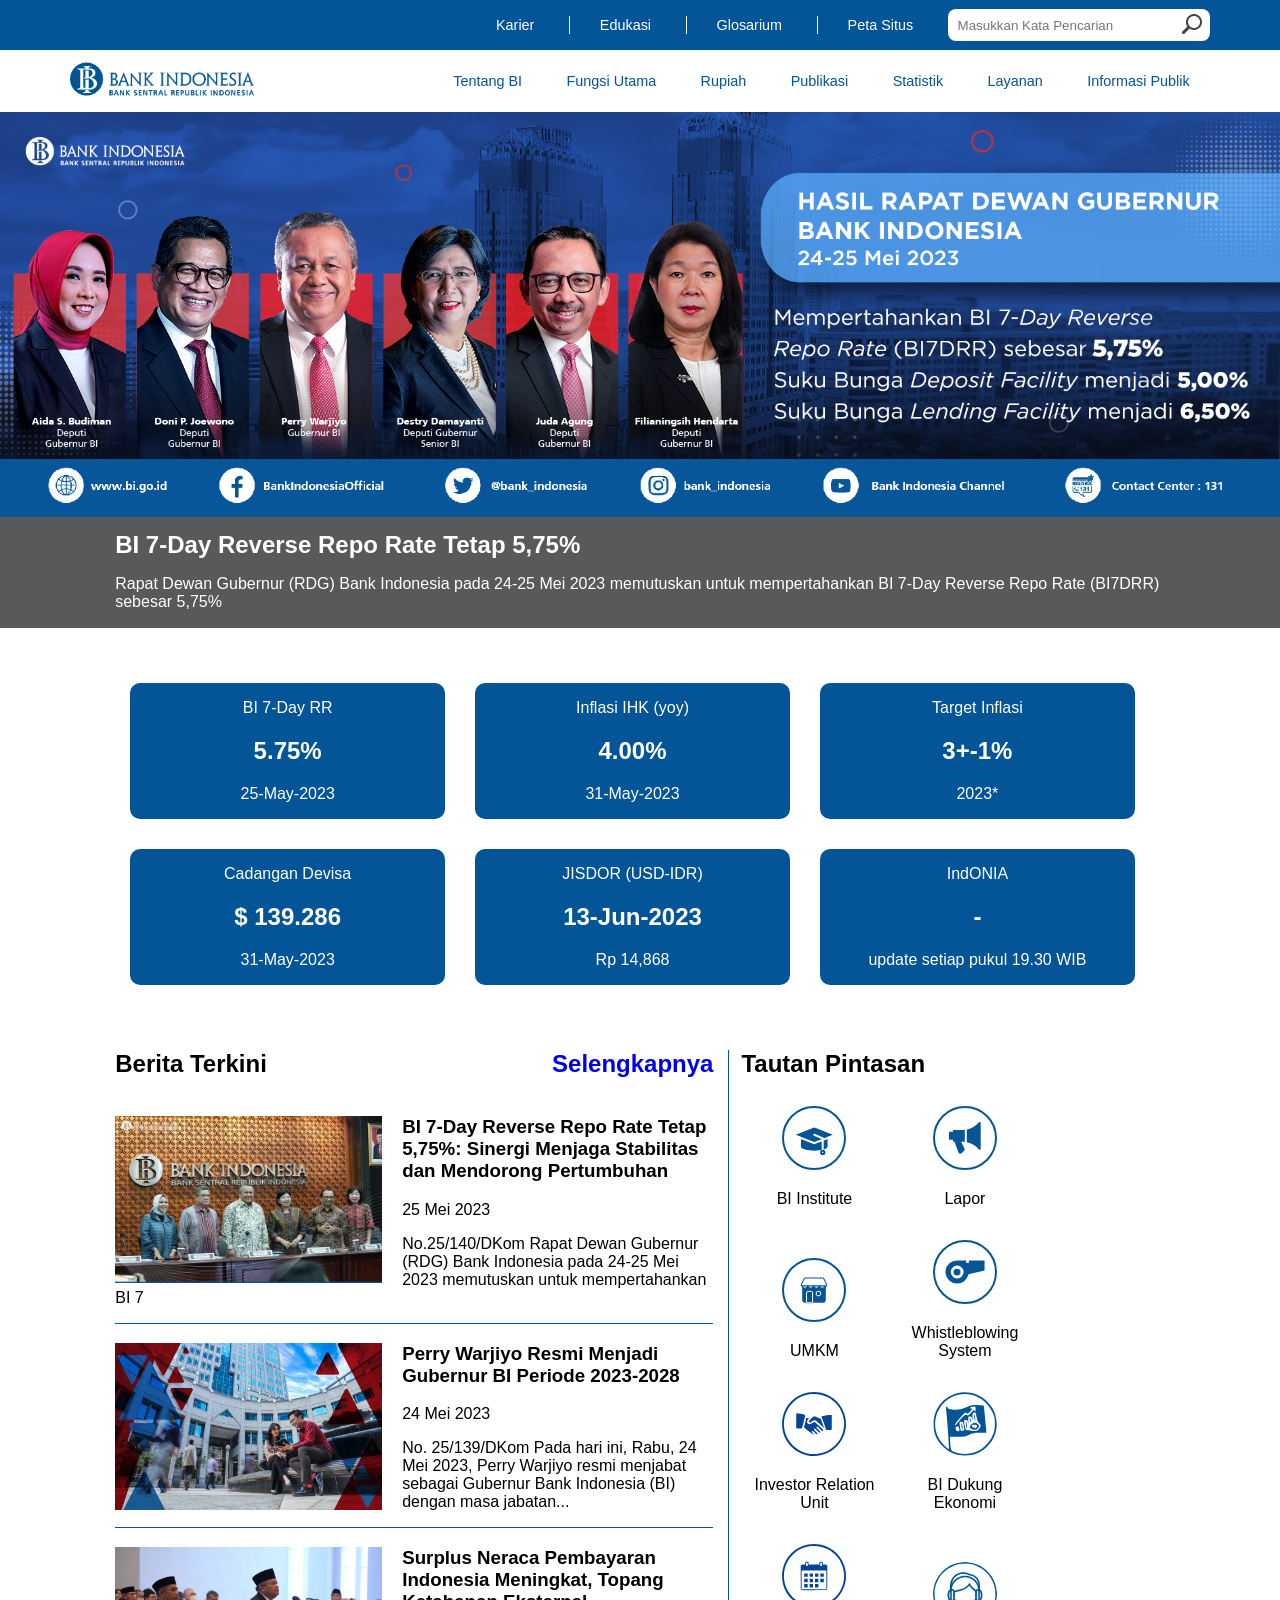
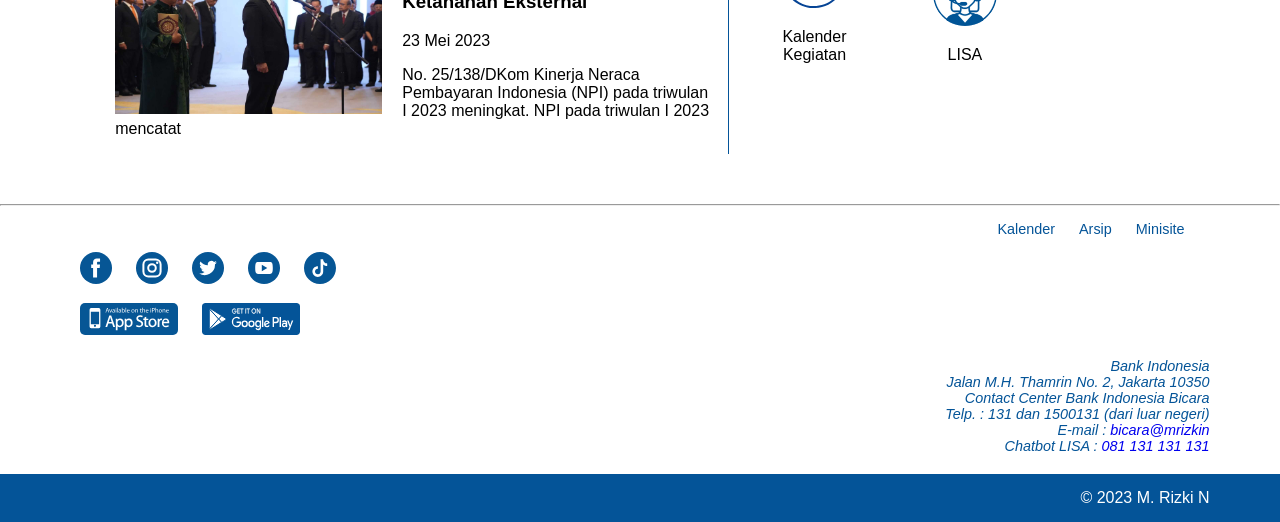
==== commit e2ec463e: "Update index.html" ====
--- a/bank indonesiav3/index.html
+++ b/bank indonesiav3/index.html
@@ -198,6 +198,6 @@
             <br>Chatbot LISA : <a href="https://wa.me/6285749211345?text=Hi,%20Pak%20Adib" target="_blank">081 131 131 131</a>
         </address>
     </footer>
-    <div id="foot"><p class="container" style="padding: 15px;text-align: right;">&copy; 2023 <a href="..">M. Rizki N</a></p></div>
+    <div id="foot"><p class="container" style="padding: 15px;text-align: right;">&copy; 2023 <a href="../#project">M. Rizki N</a></p></div>
 </body>
 </html>
--- a/bank indonesiav3/src/style.css
+++ b/bank indonesiav3/src/style.css
@@ -13,7 +13,7 @@
 .container {width: 89%; margin: auto;}
 .cont-main {width: 82%; margin: auto;}
 .clear {clear: both;}
-nav li {display: inline-block;}
+.menu, nav li, .news > h2, .news > a  {display: inline-block;}
 nav a, footer {font-size: 0.9rem;}
 #navbar1 li {
     border-left: 1px solid white;
@@ -24,14 +24,43 @@
 #navbar1 {
     text-align: right;
     padding: 9px 0;
+}
+#navbar1, .card {
     background: #045498;
 }
-#navbar1 a:hover {text-decoration: underline;}
+#navbar1 a:hover, .news > a:hover, footer li:hover {text-decoration: underline;}
 #navbar1 input {height: 30px;width: 250px;border-radius: 8px;border: none;background: #fff url("search.png") no-repeat right center;padding-left: 10px;}
 #navbar2 li {margin: 0 20px;padding: 19px 0;border-bottom: 3px solid white;border-top: 3px solid white;}
 #navbar2 li:hover {border-bottom: 3px solid rgb(156, 6, 6);border-top: 3px solid white;}
 #navbar2 {float: right;}
-.container a img {height: 58px;}
+header .container a img {height: 58px;}
 #headlines img {width: 100%;}
-#headlines {background: #58595b;padding-bottom: 1px;}
-#headlines h2 {margin: 10px auto;}+#headlines {background: #58595b;padding-bottom: 1px;margin-bottom: 40px;}
+#headlines h2 {margin: 10px auto;}
+#headlines h2:hover a {color: #ffc20e;}
+.card a {text-align: center;}
+.card {width: 30%; border-radius: 10px;float: left; margin: 15px;min-width: 240px;}
+.news a > img {width: 267px; height: 167px;float: left;margin:auto 20px auto auto;}
+article {border-bottom: 1px solid #045498;min-width: 220px;}
+article:last-child {border: none;}
+article a h3 {color: black;}
+article a h3:hover, .menu:hover {color: #045498;}
+.news {width: 57%;padding-right: 15px; border-right: 1px solid #045498;min-width: 260px;float: left;margin-right: 12px;}
+.news > a {float: right;}
+.news h2 {margin-top: 0;}
+.menu img {width: 64px;}
+.menu {
+    color: black;
+    width: 130px;
+    text-align: center;
+    margin: 8px;
+}
+hr {margin-top: 50px;}
+footer nav {margin: 15px;text-align: right;}
+footer nav li a {color: #045498;}
+footer li {padding: 0 10px;}
+footer > a {margin: 0 10px;}
+footer a img:hover {height: 34px;}
+address {text-align: right;margin: 20px 0;color: #045498;}
+#foot p, #foot a {color: white;}
+#foot {background: #045498;}
